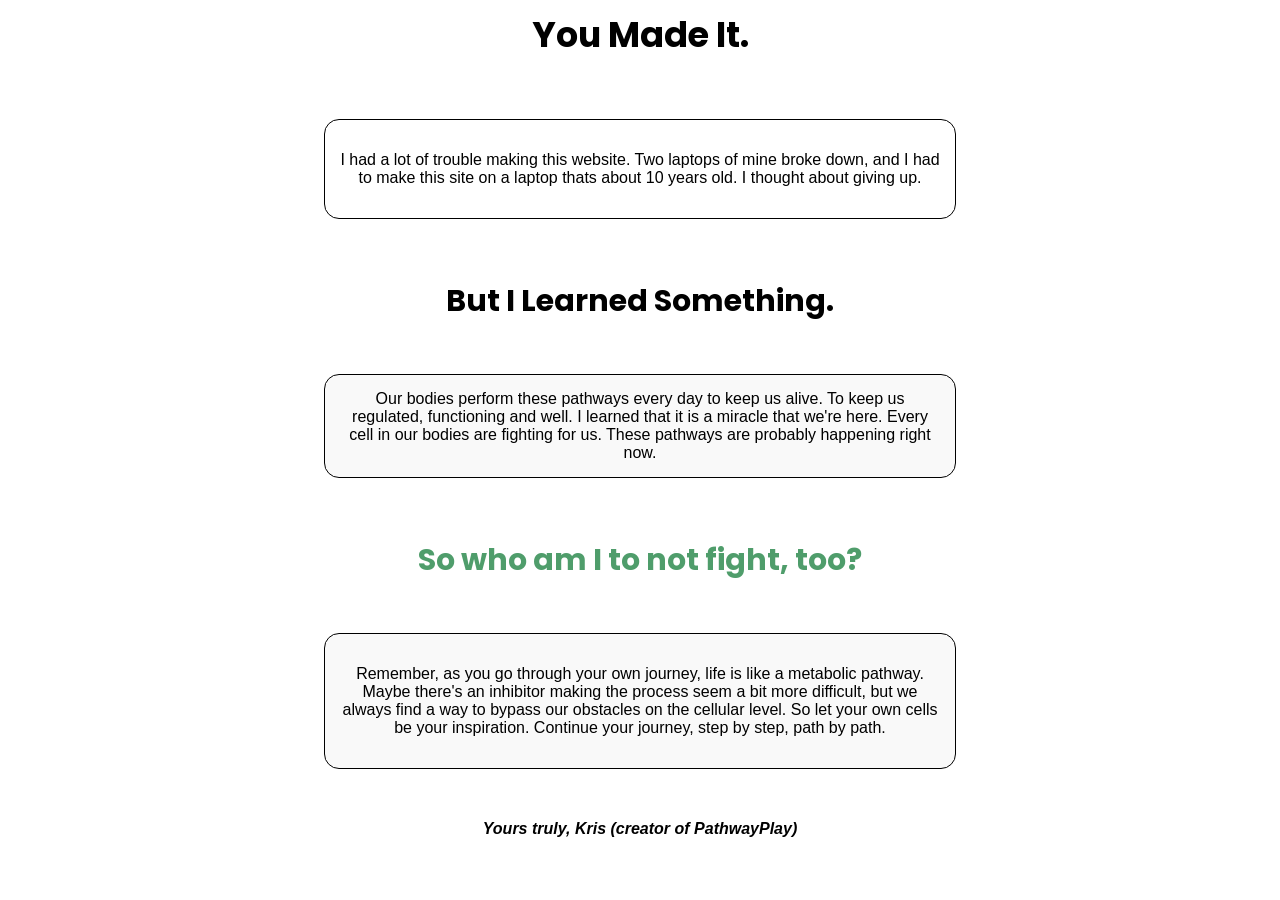
==== endofpathwayplay.html @ 5d878321 "my college study website that i made to pass college CHEM450 -- biochemistry study website outlining" ====
<html>
<head>
        <title>Welcome to Pathway Play</title><head>
  <link rel="stylesheet" href="pathwayplay.css">
  <link href="https://fonts.googleapis.com/css2?family=Poppins:wght@300;400;600&display=swap" rel="stylesheet">
</head>
        <body>
  
                
    <div class="content">
      <h1 class="fade-in"> <span style="color:black;">You Made It.</h1>

        </div>
            <br/>
                
        <div class="bordered-box">

            <p>I had a lot of trouble making this website. Two laptops of mine broke down, and I had to make this site on a laptop thats about 10 years old. I thought about giving up.</p>
            </div>

            <br/>
            
      <h2 style="color:black;"> But I Learned Something.</h2>
            <br/>
      <p class="info-box">
        Our bodies perform these pathways every day to keep us alive. To keep us regulated, functioning and well. I learned that it is a miracle that we're here. Every cell in our bodies are fighting for us. These pathways are probably happening right now.
      </p>
            <br/>

            <h2>So who am I to not fight, too?</h2>
            <br/>
                <div class="info-box">

                <p>Remember, as you go through your own journey, life is like a metabolic pathway. Maybe there's an inhibitor making the process seem a bit more difficult, but we always find a way to bypass our obstacles on the cellular level. So let your own cells be your inspiration. Continue your journey, step by step, path by path.</p>
  </div>  
            <br/>

            <p><b><i>Yours truly, Kris (creator of PathwayPlay)</i></b></p>
        </body>
</html>
---- pathwayplay.css ----
body {
  font-family: 'Poppins', sans-serif;
  color: black;
    background-color: white;
    }
  
}


.content {
  text-align: center;
  margin-top: 20px;
}


@keyframes fade-in {
  from {
    opacity: 0;
  }
  to {
    opacity: 1;
  }
}


hr {width: 1000px;
    height: 1px;
    background-color:#244d3d;
    animation: fade-in 2s ease-in;
    opacity: 1;
    }
        
img {width: 920px;
     height: 340px; 
     margin-top: 50px;
     margin-bottom: 0px;
     margin-left: auto;
     margin-right: auto;
     animation: fade-in 2s ease-in;
    opacity: 1;
    }


h1 {
  font-size: 35px;
    text-align: center;
  color: #244d3d;
  animation: fade-in 2s ease-in;
  opacity: 1;
}

h2 {
  font-size: 30px;
    text-align: center;
    color: #4f9d6b; 
  margin-bottom: 15px;
  animation: fade-in 2s ease-in;
  opacity: 1; 
}

h2:hover {
          cursor: help;}

p {font-family: arial; text-align: center;
   }

.bordered-box {
  border: 1px solid black;
  border-radius: 15px;
 padding: 15px;
  margin: 10px auto;
  width: 80%;
  max-width: 600px;    
 background-color: white;
transition: transform 0.3s ease-in-out, box-shadow 0.3s ease-in-out;
    }

.bordered-box:hover {
    transform: scale(1.05);
    box-shadow: 0 4px 20px #4f9d6b;
    }

.info-box {
  background: #f9f9f9;
  border-radius: 15px;
    border:1px solid black;
  padding: 15px;
  margin: 10px auto;
  width: 80%;
  max-width: 600px;
  transition: transform 0.3s ease-in-out, box-shadow 0.3s ease-in-out;
}

.info-box:hover {
  transform: scale(1.05);
  box-shadow: 0 4px 20px #244d3d; 
}
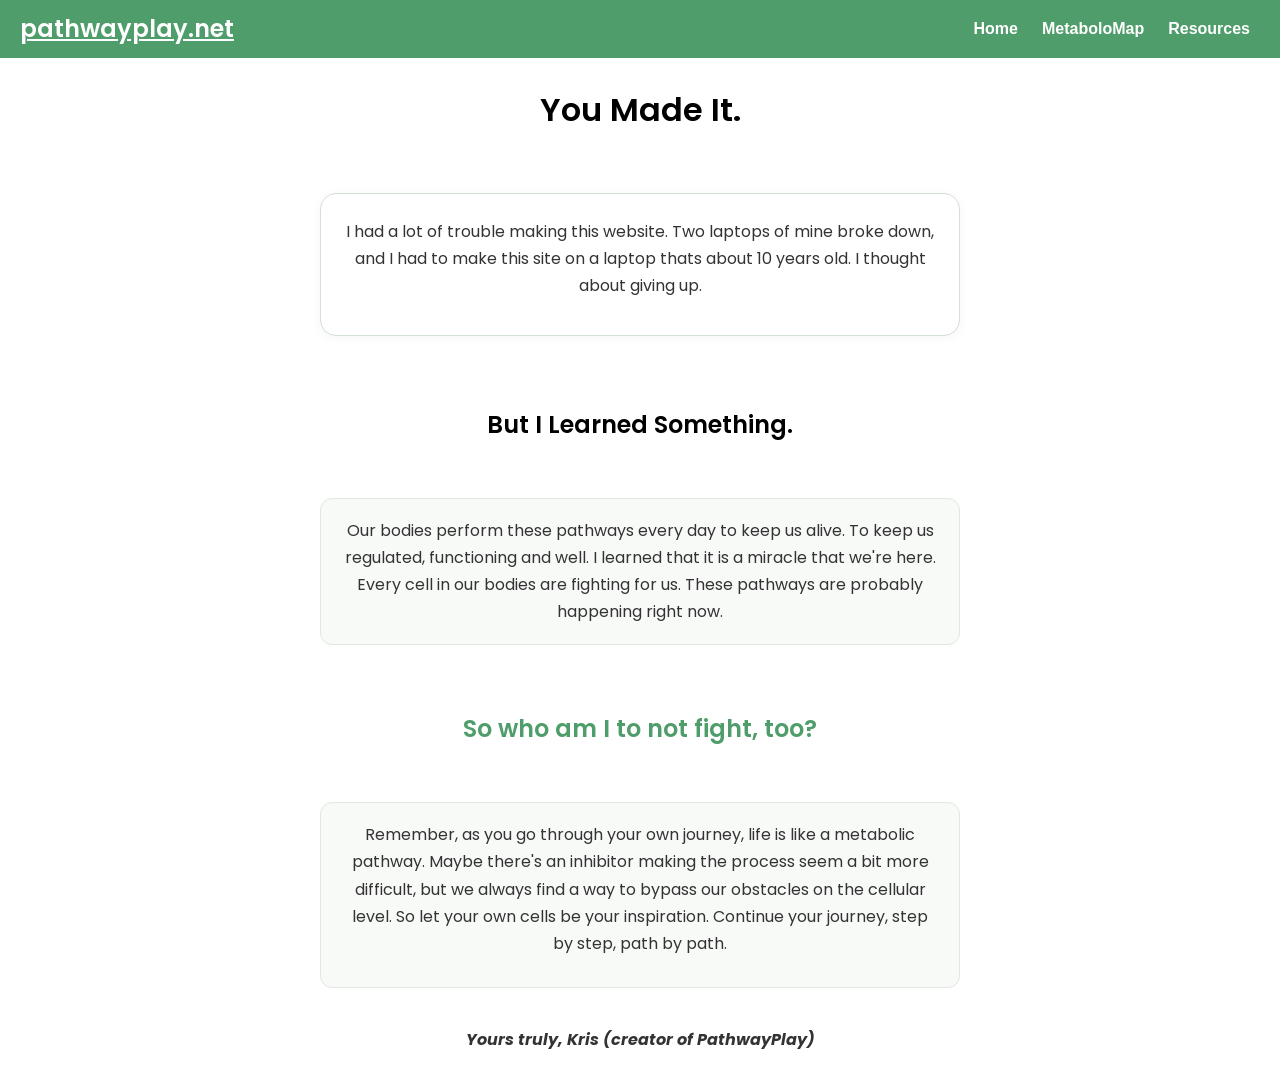
==== commit 5befc738: ":shipit: my cool site mwahahaha!" ====
--- a/endofpathwayplay.html
+++ b/endofpathwayplay.html
@@ -1,40 +1,77 @@
-<html>
+<!DOCTYPE html>
+<html lang="en">
 <head>
-        <title>Welcome to Pathway Play</title><head>
+  <meta charset="UTF-8">
+  <title>Thank You - PathwayPlay</title>
   <link rel="stylesheet" href="pathwayplay.css">
   <link href="https://fonts.googleapis.com/css2?family=Poppins:wght@300;400;600&display=swap" rel="stylesheet">
+  <style>
+    body { margin: 0; padding-top: 60px; }
+    .navbar {
+      background-color: #4f9d6b;
+      padding: 10px 20px;
+      display: flex;
+      justify-content: space-between;
+      align-items: center;
+      position: fixed;
+      top: 0;
+      width: 100%;
+      z-index: 1000;
+      box-sizing: border-box;
+    }
+    .navbar h1 {
+      font-size: 1.5rem;
+      margin: 0;
+      font-family: 'Poppins';
+      color: white;
+    }
+    .navbar nav a {
+      color: white;
+      text-decoration: none;
+      margin: 0 10px;
+      font-weight: bold;
+      font-family: arial;
+    }
+    .navbar nav a:hover { text-decoration: underline; }
+    .in-iframe .navbar { display: none; }
+    .in-iframe body { padding-top: 0; }
+  </style>
 </head>
-        <body>
-  
-                
-    <div class="content">
-      <h1 class="fade-in"> <span style="color:black;">You Made It.</h1>
+<body>
+  <script>if (window.top !== window.self) document.documentElement.classList.add('in-iframe');</script>
+  <div class="navbar">
+    <h1><u>pathwayplay.net</u></h1>
+    <nav>
+      <a href="index.html">Home</a>
+      <a href="metabolomap.html">MetaboloMap</a>
+      <a href="resources.html">Resources</a>
+    </nav>
+  </div>
 
-        </div>
-            <br/>
-                
-        <div class="bordered-box">
+  <div class="content">
+    <h1 class="fade-in"> <span style="color:black;">You Made It.</span></h1>
+  </div>
+  <br/>
 
-            <p>I had a lot of trouble making this website. Two laptops of mine broke down, and I had to make this site on a laptop thats about 10 years old. I thought about giving up.</p>
-            </div>
+  <div class="bordered-box">
+    <p>I had a lot of trouble making this website. Two laptops of mine broke down, and I had to make this site on a laptop thats about 10 years old. I thought about giving up.</p>
+  </div>
+  <br/>
 
-            <br/>
-            
-      <h2 style="color:black;"> But I Learned Something.</h2>
-            <br/>
-      <p class="info-box">
-        Our bodies perform these pathways every day to keep us alive. To keep us regulated, functioning and well. I learned that it is a miracle that we're here. Every cell in our bodies are fighting for us. These pathways are probably happening right now.
-      </p>
-            <br/>
+  <h2 style="color:black;"> But I Learned Something.</h2>
+  <br/>
+  <p class="info-box">
+    Our bodies perform these pathways every day to keep us alive. To keep us regulated, functioning and well. I learned that it is a miracle that we're here. Every cell in our bodies are fighting for us. These pathways are probably happening right now.
+  </p>
+  <br/>
 
-            <h2>So who am I to not fight, too?</h2>
-            <br/>
-                <div class="info-box">
+  <h2>So who am I to not fight, too?</h2>
+  <br/>
+  <div class="info-box">
+    <p>Remember, as you go through your own journey, life is like a metabolic pathway. Maybe there's an inhibitor making the process seem a bit more difficult, but we always find a way to bypass our obstacles on the cellular level. So let your own cells be your inspiration. Continue your journey, step by step, path by path.</p>
+  </div>
+  <br/>
 
-                <p>Remember, as you go through your own journey, life is like a metabolic pathway. Maybe there's an inhibitor making the process seem a bit more difficult, but we always find a way to bypass our obstacles on the cellular level. So let your own cells be your inspiration. Continue your journey, step by step, path by path.</p>
-  </div>  
-            <br/>
-
-            <p><b><i>Yours truly, Kris (creator of PathwayPlay)</i></b></p>
-        </body>
+  <p><b><i>Yours truly, Kris (creator of PathwayPlay)</i></b></p>
+</body>
 </html>
--- a/pathwayplay.css
+++ b/pathwayplay.css
@@ -1,98 +1,114 @@
+* { margin: 0; padding: 0; box-sizing: border-box; }
 
 body {
   font-family: 'Poppins', sans-serif;
-  color: black;
-    background-color: white;
-    }
-  
+  color: #333;
+  background: white;
+  line-height: 1.6;
 }
-
 
 .content {
   text-align: center;
   margin-top: 20px;
 }
 
-
 @keyframes fade-in {
-  from {
-    opacity: 0;
-  }
-  to {
-    opacity: 1;
-  }
+  from { opacity: 0; transform: translateY(8px); }
+  to { opacity: 1; transform: translateY(0); }
 }
 
+@keyframes slide-up {
+  from { opacity: 0; transform: translateY(20px); }
+  to { opacity: 1; transform: translateY(0); }
+}
 
-hr {width: 1000px;
-    height: 1px;
-    background-color:#244d3d;
-    animation: fade-in 2s ease-in;
-    opacity: 1;
-    }
-        
-img {width: 920px;
-     height: 340px; 
-     margin-top: 50px;
-     margin-bottom: 0px;
-     margin-left: auto;
-     margin-right: auto;
-     animation: fade-in 2s ease-in;
-    opacity: 1;
-    }
+hr {
+  width: 80%;
+  max-width: 900px;
+  height: 2px;
+  background: linear-gradient(90deg, transparent, #244d3d, transparent);
+  border: none;
+  margin: 30px auto;
+  animation: fade-in 1s ease-out;
+}
 
+img {
+  max-width: 100%;
+  height: auto;
+  display: block;
+  margin: 20px auto;
+  animation: fade-in 1s ease-out;
+  border-radius: 4px;
+}
 
 h1 {
-  font-size: 35px;
-    text-align: center;
+  font-size: 2rem;
+  text-align: center;
   color: #244d3d;
-  animation: fade-in 2s ease-in;
-  opacity: 1;
+  margin: 24px 0 16px;
+  animation: fade-in 0.8s ease-out;
+  font-weight: 600;
 }
 
 h2 {
-  font-size: 30px;
-    text-align: center;
-    color: #4f9d6b; 
-  margin-bottom: 15px;
-  animation: fade-in 2s ease-in;
-  opacity: 1; 
+  font-size: 1.5rem;
+  text-align: center;
+  color: #4f9d6b;
+  margin: 28px 0 16px;
+  animation: fade-in 0.8s ease-out;
+  font-weight: 600;
 }
 
-h2:hover {
-          cursor: help;}
+h2:hover { cursor: help; }
 
-p {font-family: arial; text-align: center;
-   }
+h3 {
+  font-size: 1.15rem;
+  margin: 20px 0 12px;
+  font-weight: 500;
+}
+
+p {
+  font-family: 'Poppins', 'Arial', sans-serif;
+  text-align: center;
+  line-height: 1.7;
+  margin-bottom: 12px;
+}
 
 .bordered-box {
-  border: 1px solid black;
-  border-radius: 15px;
- padding: 15px;
-  margin: 10px auto;
-  width: 80%;
-  max-width: 600px;    
- background-color: white;
-transition: transform 0.3s ease-in-out, box-shadow 0.3s ease-in-out;
-    }
+  border: 1px solid #d4e0d4;
+  border-radius: 16px;
+  padding: 24px;
+  margin: 16px auto;
+  width: 90%;
+  max-width: 640px;
+  background: white;
+  box-shadow: 0 2px 12px rgba(0,0,0,0.04);
+  transition: transform 0.25s ease, box-shadow 0.25s ease;
+}
 
 .bordered-box:hover {
-    transform: scale(1.05);
-    box-shadow: 0 4px 20px #4f9d6b;
-    }
+  transform: scale(1.02);
+  box-shadow: 0 6px 24px rgba(79, 157, 107, 0.15);
+}
 
 .info-box {
-  background: #f9f9f9;
-  border-radius: 15px;
-    border:1px solid black;
-  padding: 15px;
-  margin: 10px auto;
-  width: 80%;
-  max-width: 600px;
-  transition: transform 0.3s ease-in-out, box-shadow 0.3s ease-in-out;
+  background: #f8faf8;
+  border-radius: 12px;
+  border: 1px solid #e0e8e0;
+  padding: 18px 22px;
+  margin: 12px auto;
+  width: 90%;
+  max-width: 640px;
+  transition: transform 0.25s ease, box-shadow 0.25s ease;
 }
 
 .info-box:hover {
-  transform: scale(1.05);
-  box-shadow: 0 4px 20px #244d3d; 
+  transform: scale(1.02);
+  box-shadow: 0 4px 16px rgba(36, 77, 61, 0.1);
 }
+
+@media (max-width: 768px) {
+  h1 { font-size: 1.5rem; }
+  h2 { font-size: 1.25rem; }
+  .bordered-box, .info-box { width: 95%; padding: 16px; }
+}
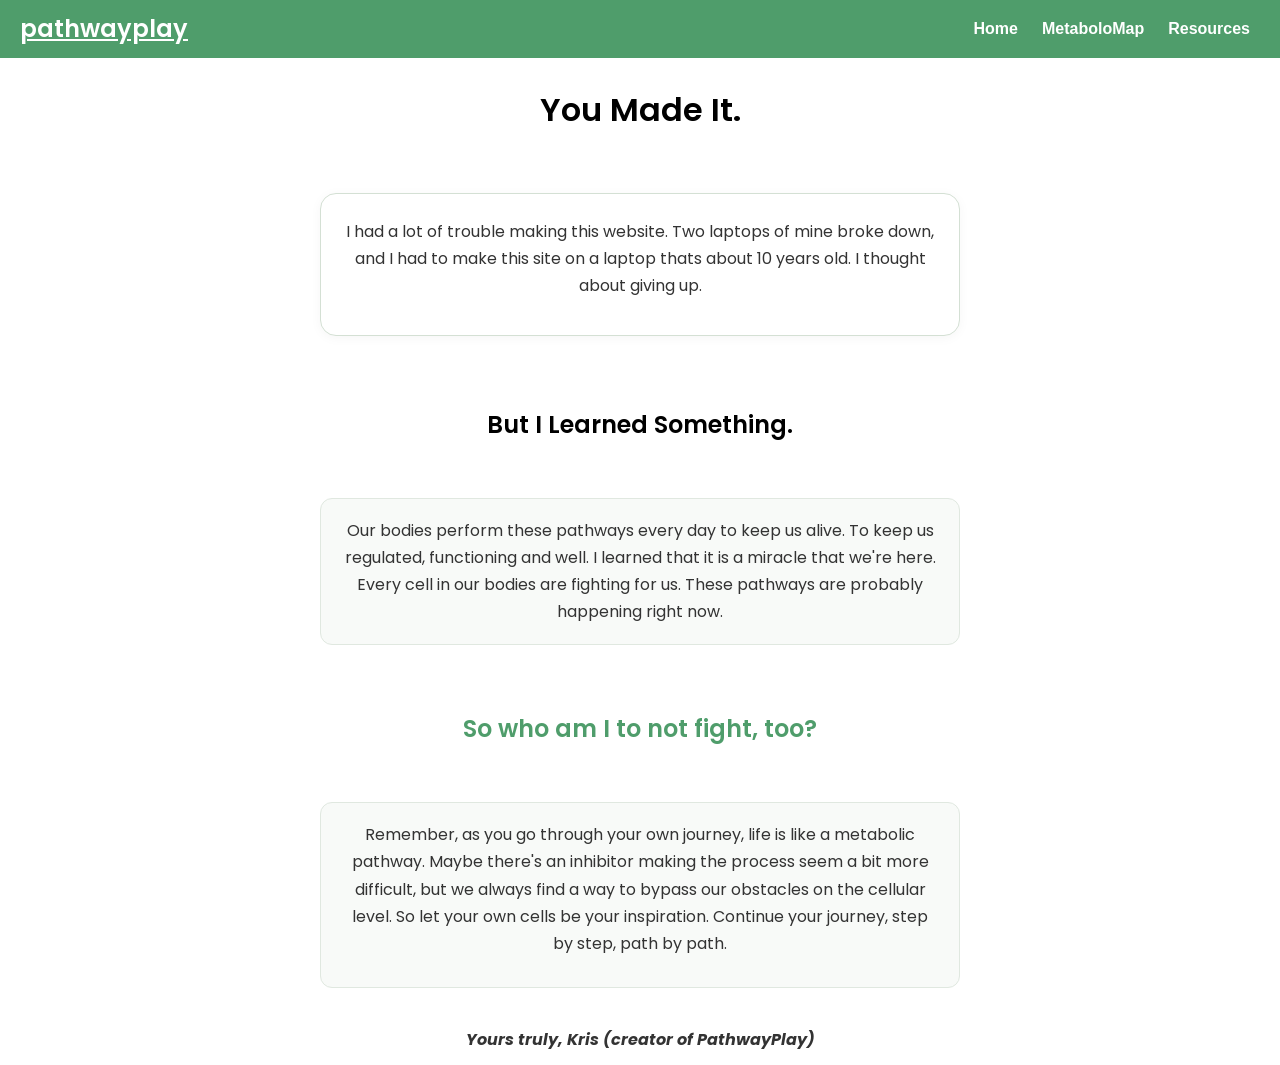
==== commit 0a90651f: ":shipit: fixing some css" ====
--- a/endofpathwayplay.html
+++ b/endofpathwayplay.html
@@ -2,6 +2,8 @@
 <html lang="en">
 <head>
   <meta charset="UTF-8">
+  <meta name="viewport" content="width=device-width, initial-scale=1.0">
+  <meta name="description" content="Thank you for exploring PathwayPlay — a personal message from the creator about perseverance and biochemistry.">
   <title>Thank You - PathwayPlay</title>
   <link rel="stylesheet" href="pathwayplay.css">
   <link href="https://fonts.googleapis.com/css2?family=Poppins:wght@300;400;600&display=swap" rel="stylesheet">
@@ -40,7 +42,7 @@
 <body>
   <script>if (window.top !== window.self) document.documentElement.classList.add('in-iframe');</script>
   <div class="navbar">
-    <h1><u>pathwayplay.net</u></h1>
+    <h1><u>pathwayplay</u></h1>
     <nav>
       <a href="index.html">Home</a>
       <a href="metabolomap.html">MetaboloMap</a>
--- a/pathwayplay.css
+++ b/pathwayplay.css
@@ -23,7 +23,7 @@
 }
 
 hr {
-  width: 80%;
+  width: 90%;
   max-width: 900px;
   height: 2px;
   background: linear-gradient(90deg, transparent, #244d3d, transparent);
@@ -39,6 +39,12 @@
   margin: 20px auto;
   animation: fade-in 1s ease-out;
   border-radius: 4px;
+}
+
+.img-responsive {
+  max-width: 100%;
+  height: auto;
+  width: auto;
 }
 
 h1 {
@@ -107,8 +113,118 @@
   box-shadow: 0 4px 16px rgba(36, 77, 61, 0.1);
 }
 
+.table-scroll-wrapper {
+  overflow-x: auto;
+  -webkit-overflow-scrolling: touch;
+  margin: 16px 0;
+  position: relative;
+}
+
+.pathway-body {
+  padding: 0 20px;
+}
+
+/* ── Responsive tables ── */
 @media (max-width: 768px) {
   h1 { font-size: 1.5rem; }
   h2 { font-size: 1.25rem; }
   .bordered-box, .info-box { width: 95%; padding: 16px; }
-}
+
+  table { display: block; width: 100% !important; overflow-x: auto; -webkit-overflow-scrolling: touch; font-size: 0.85rem; }
+  td, th { padding: 8px 10px !important; }
+
+  img { max-width: 100% !important; height: auto !important; }
+  img[width] { width: 100% !important; height: auto !important; }
+
+  body { padding: 0 8px; }
+  .content { margin-top: 12px; }
+
+  .bordered-box:hover, .info-box:hover, .keyconcepts:hover {
+    transform: none;
+  }
+  .button-link {
+    display: block;
+    width: 90%;
+    max-width: 360px;
+    margin: 8px auto;
+    padding: 14px 20px;
+    font-size: 0.95rem;
+    border-radius: 10px;
+  }
+}
+
+@media (max-width: 480px) {
+  .pathway-body { padding: 0 12px; }
+  h1 { font-size: 1.25rem; }
+  h2 { font-size: 1.1rem; }
+  h3 { font-size: 1rem; }
+  .bordered-box, .info-box { width: 100%; padding: 12px; border-radius: 12px; margin: 12px auto; }
+  p { font-size: 0.9rem; }
+  hr { width: 90%; margin: 20px auto; }
+  .content { margin-top: 8px; }
+}
+
+/* ── Touch-friendly toggle buttons ── */
+button, .toggle-btn, summary {
+  min-height: 44px;
+  min-width: 44px;
+  cursor: pointer;
+}
+
+.toggle-button {
+  background: #f0f7f0;
+  border: 2px solid #4f9d6b;
+  border-radius: 10px;
+  padding: 14px 24px;
+  font-size: 0.95rem;
+  font-family: 'Poppins', sans-serif;
+  font-weight: 600;
+  color: #244d3d;
+  display: block;
+  margin: 16px auto;
+  max-width: 400px;
+  text-align: center;
+  cursor: pointer;
+  transition: background 0.2s, transform 0.15s;
+  -webkit-tap-highlight-color: transparent;
+}
+
+.toggle-button:hover {
+  background: #e0f0e0;
+  transform: scale(1.02);
+}
+
+.toggle-button:active {
+  transform: scale(0.98);
+  background: #d0e8d0;
+}
+
+/* ── Back to top ── */
+.back-to-top {
+  display: block;
+  text-align: center;
+  margin: 24px auto;
+  padding: 12px 28px;
+  background: #244d3d;
+  color: white;
+  border-radius: 24px;
+  text-decoration: none;
+  font-weight: 600;
+  font-family: 'Poppins', sans-serif;
+  font-size: 0.9rem;
+  max-width: 200px;
+  transition: background 0.2s, transform 0.15s;
+  -webkit-tap-highlight-color: transparent;
+}
+
+.back-to-top:hover {
+  background: #1a3a2d;
+  transform: scale(1.04);
+}
+
+.back-to-top:active {
+  transform: scale(0.97);
+}
+
+/* ── Smooth scrolling ── */
+html { scroll-behavior: smooth; }
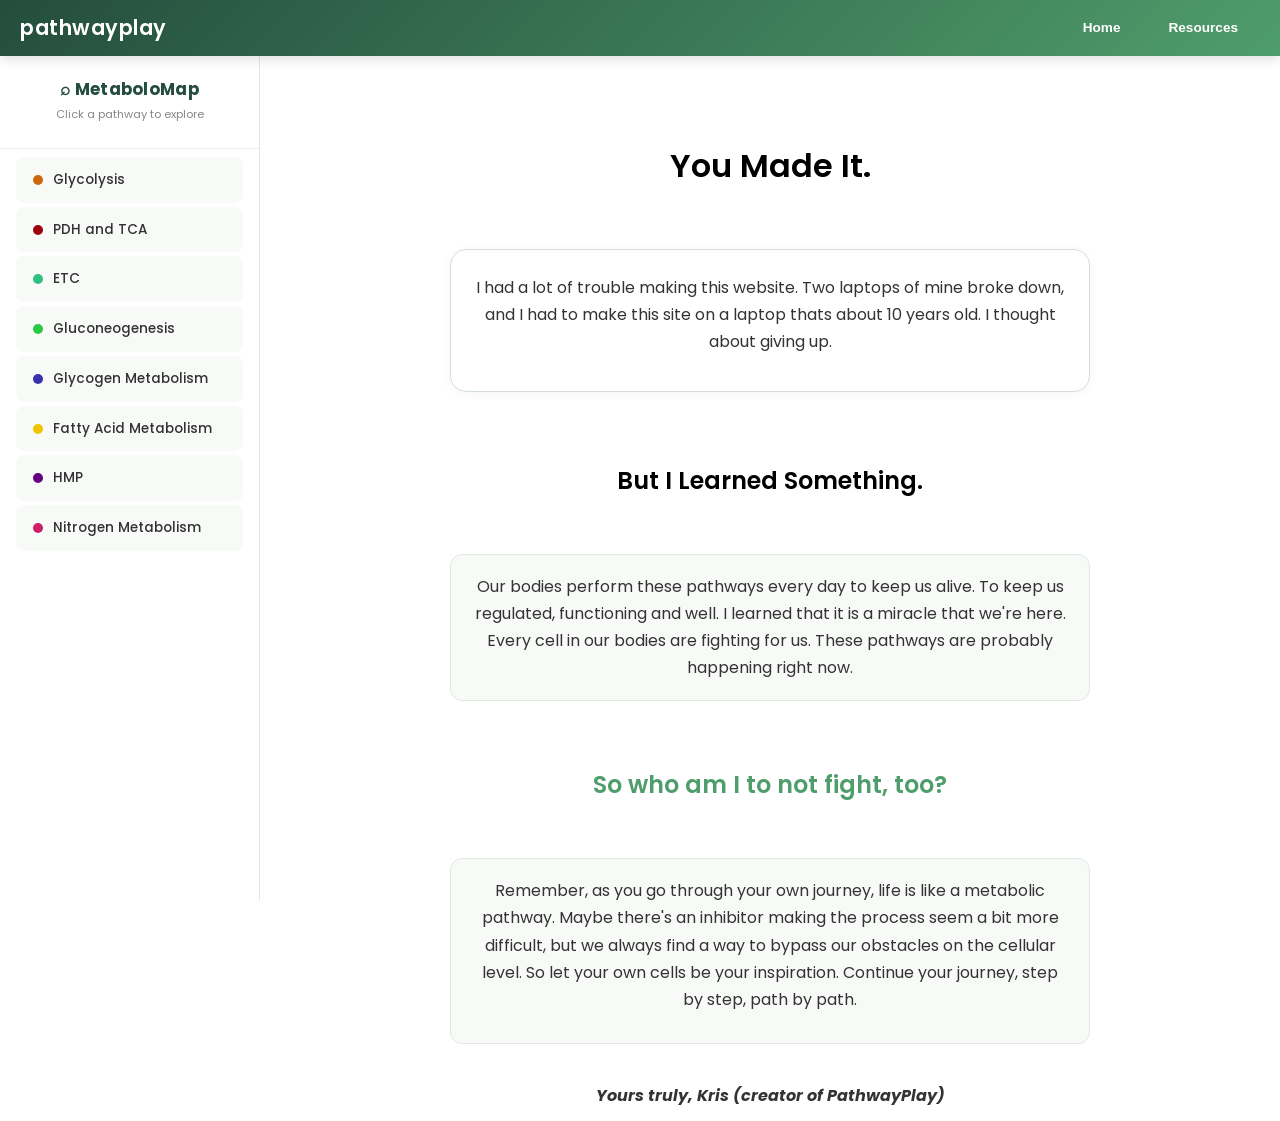
==== commit 24d07e3b: ":shipit: fixing iframes and other layouts" ====
--- a/endofpathwayplay.html
+++ b/endofpathwayplay.html
@@ -40,15 +40,44 @@
   </style>
 </head>
 <body>
-  <script>if (window.top !== window.self) document.documentElement.classList.add('in-iframe');</script>
   <div class="navbar">
-    <h1><u>pathwayplay</u></h1>
+    <div class="navbar-left">
+      <button class="hamburger" id="hamburger" aria-label="Toggle navigation menu">
+        <span></span>
+        <span></span>
+        <span></span>
+      </button>
+      <a href="index.html" class="brand"><u>pathwayplay</u></a>
+    </div>
     <nav>
       <a href="index.html">Home</a>
-      <a href="metabolomap.html">MetaboloMap</a>
       <a href="resources.html">Resources</a>
     </nav>
   </div>
+  <div class="sidebar-overlay" id="sidebarOverlay"></div>
+  <div class="layout">
+    <div class="sidebar" id="sidebar">
+      <div class="sidebar-menu">
+        <div class="menu-header">
+          <h2>⌕ MetaboloMap</h2>
+          <p>Click a pathway to explore</p>
+        </div>
+        <nav>
+          <ul>
+            <li><a href="glycolysis.html"><span class="dot"></span>Glycolysis</a></li>
+            <li><a href="pdh_tca.html"><span class="dot"></span>PDH and TCA</a></li>
+            <li><a href="etc.html"><span class="dot"></span>ETC</a></li>
+            <li><a href="gluconeogenesis.html"><span class="dot"></span>Gluconeogenesis</a></li>
+            <li><a href="glycogen.html"><span class="dot"></span>Glycogen Metabolism</a></li>
+            <li><a href="fatty_acid.html"><span class="dot"></span>Fatty Acid Metabolism</a></li>
+            <li><a href="hmp.html"><span class="dot"></span>HMP</a></li>
+            <li><a href="nitrogen_metabolism.html"><span class="dot"></span>Nitrogen Metabolism</a></li>
+          </ul>
+        </nav>
+      </div>
+    </div>
+    <div class="main-content">
+
 
   <div class="content">
     <h1 class="fade-in"> <span style="color:black;">You Made It.</span></h1>
@@ -75,5 +104,26 @@
   <br/>
 
   <p><b><i>Yours truly, Kris (creator of PathwayPlay)</i></b></p>
+    </div>
+  </div>
+  <script>
+    const hamburger = document.getElementById('hamburger');
+    const sidebar = document.getElementById('sidebar');
+    const overlay = document.getElementById('sidebarOverlay');
+    function toggleMenu() {
+      hamburger.classList.toggle('active');
+      sidebar.classList.toggle('open');
+      overlay.classList.toggle('open');
+      document.body.style.overflow = sidebar.classList.contains('open') ? 'hidden' : '';
+    }
+    function closeMenu() {
+      hamburger.classList.remove('active');
+      sidebar.classList.remove('open');
+      overlay.classList.remove('open');
+      document.body.style.overflow = '';
+    }
+    if(hamburger) hamburger.addEventListener('click', toggleMenu);
+    if(overlay) overlay.addEventListener('click', closeMenu);
+  </script>
 </body>
 </html>
--- a/pathwayplay.css
+++ b/pathwayplay.css
@@ -228,3 +228,229 @@
 
 /* ── Smooth scrolling ── */
 html { scroll-behavior: smooth; }
+
+/* ── Navbar ── */
+.navbar {
+  background: linear-gradient(135deg, #244d3d, #4f9d6b);
+  padding: 0 16px;
+  display: flex;
+  justify-content: space-between;
+  align-items: center;
+  position: fixed;
+  top: 0;
+  left: 0;
+  width: 100%;
+  height: 56px;
+  z-index: 1000;
+  box-shadow: 0 2px 12px rgba(0,0,0,0.15);
+}
+
+.navbar-left { display: flex; align-items: center; gap: 12px; }
+
+.navbar .brand {
+  font-size: 1.3rem;
+  font-weight: 600;
+  color: white;
+  text-decoration: none;
+  letter-spacing: 0.5px;
+}
+
+.navbar .brand u { text-decoration: none; }
+
+.navbar nav { display: flex; gap: 4px; }
+
+.navbar nav a {
+  color: rgba(255,255,255,0.9);
+  text-decoration: none;
+  padding: 8px 12px;
+  border-radius: 6px;
+  font-weight: 500;
+  font-size: 0.85rem;
+  transition: background 0.2s, color 0.2s;
+  white-space: nowrap;
+}
+
+.navbar nav a:hover {
+  background: rgba(255,255,255,0.15);
+  color: white;
+}
+
+/* ── Hamburger ── */
+.hamburger {
+  display: none;
+  background: none;
+  border: none;
+  cursor: pointer;
+  padding: 8px 4px;
+  flex-direction: column;
+  gap: 5px;
+  outline: none;
+}
+
+.hamburger span {
+  display: block;
+  width: 24px;
+  height: 2.5px;
+  background: white;
+  border-radius: 2px;
+  transition: transform 0.3s ease, opacity 0.3s ease;
+  transform-origin: center;
+}
+
+.hamburger.active span:nth-child(1) {
+  transform: translateY(7.5px) rotate(45deg);
+}
+
+.hamburger.active span:nth-child(2) {
+  opacity: 0;
+}
+
+.hamburger.active span:nth-child(3) {
+  transform: translateY(-7.5px) rotate(-45deg);
+}
+
+/* ── Layout ── */
+.layout {
+  display: flex;
+  min-height: 100vh;
+  padding-top: 56px;
+}
+
+/* ── Sidebar / Drawer ── */
+.sidebar {
+  width: 260px;
+  min-width: 260px;
+  background: white;
+  border-right: 1px solid #e0e6e0;
+  padding: 16px 0;
+  position: fixed;
+  top: 56px;
+  left: 0;
+  bottom: 0;
+  overflow-y: auto;
+  z-index: 100;
+}
+
+/* ── Overlay ── */
+.sidebar-overlay {
+  display: none;
+  position: fixed;
+  inset: 0;
+  background: rgba(0,0,0,0.5);
+  z-index: 99;
+  opacity: 0;
+  transition: opacity 0.3s ease;
+}
+
+.sidebar-overlay.open {
+  display: block;
+  opacity: 1;
+}
+
+/* ── Main Content ── */
+.main-content {
+  flex: 1;
+  margin-left: 260px;
+  padding: 0;
+  background: white;
+  min-height: calc(100vh - 56px);
+}
+
+/* ── Sidebar Menu Styles ── */
+.sidebar-menu { padding: 0; }
+.sidebar-menu .menu-header {
+  text-align: center;
+  padding: 4px 0 12px;
+  border-bottom: 1px solid #e8eee8;
+  margin-bottom: 8px;
+}
+.sidebar-menu .menu-header h2 {
+  font-size: 1.05rem;
+  font-weight: 700;
+  color: #244d3d;
+  margin: 0;
+  letter-spacing: 0.3px;
+}
+.sidebar-menu .menu-header p {
+  font-size: 0.7rem;
+  color: #888;
+  margin-top: 2px;
+  font-weight: 400;
+}
+.sidebar-menu nav ul { list-style: none; }
+.sidebar-menu nav ul li { margin-bottom: 4px; padding: 0 16px; }
+.sidebar-menu nav ul li a {
+  text-decoration: none;
+  color: #333;
+  display: flex;
+  align-items: center;
+  gap: 10px;
+  padding: 12px 14px;
+  border-radius: 8px;
+  font-weight: 500;
+  font-size: 0.85rem;
+  transition: all 0.15s ease;
+  background: #f8faf8;
+  border-left: 3px solid transparent;
+  -webkit-tap-highlight-color: transparent;
+  -webkit-touch-callout: none;
+  user-select: none;
+}
+.sidebar-menu nav ul li a:active {
+  background: #e8f0e8;
+  transform: scale(0.98);
+}
+.sidebar-menu nav ul li a .dot {
+  width: 10px;
+  height: 10px;
+  border-radius: 50%;
+  flex-shrink: 0;
+}
+.sidebar-menu nav ul li a:hover {
+  background: #edf5ed;
+  transform: translateX(2px);
+}
+.sidebar-menu nav ul li:nth-child(1) a .dot { background: #CB670F; }
+.sidebar-menu nav ul li:nth-child(2) a .dot { background: #9e000b; }
+.sidebar-menu nav ul li:nth-child(3) a .dot { background: #32bf82; }
+.sidebar-menu nav ul li:nth-child(4) a .dot { background: #2ac942; }
+.sidebar-menu nav ul li:nth-child(5) a .dot { background: #3a32ad; }
+.sidebar-menu nav ul li:nth-child(6) a .dot { background: #f0c402; }
+.sidebar-menu nav ul li:nth-child(7) a .dot { background: #620080; }
+.sidebar-menu nav ul li:nth-child(8) a .dot { background: #cc1f67; }
+
+.sidebar-menu nav ul li:nth-child(1) a:hover { border-left-color: #CB670F; }
+.sidebar-menu nav ul li:nth-child(2) a:hover { border-left-color: #9e000b; }
+.sidebar-menu nav ul li:nth-child(3) a:hover { border-left-color: #32bf82; }
+.sidebar-menu nav ul li:nth-child(4) a:hover { border-left-color: #2ac942; }
+.sidebar-menu nav ul li:nth-child(5) a:hover { border-left-color: #3a32ad; }
+.sidebar-menu nav ul li:nth-child(6) a:hover { border-left-color: #f0c402; }
+.sidebar-menu nav ul li:nth-child(7) a:hover { border-left-color: #620080; }
+.sidebar-menu nav ul li:nth-child(8) a:hover { border-left-color: #cc1f67; }
+
+/* ── Tablet (≤ 768px) ── */
+@media (max-width: 768px) {
+  .hamburger { display: flex; }
+  .sidebar {
+    width: 280px;
+    min-width: 280px;
+    transform: translateX(-100%);
+    transition: transform 0.3s ease;
+    z-index: 100;
+    border-right: none;
+    box-shadow: 2px 0 16px rgba(0,0,0,0.15);
+  }
+  .sidebar.open { transform: translateX(0); }
+  .main-content { margin-left: 0; }
+  .sidebar-menu .menu-header { padding-top: 0; }
+  .sidebar-menu .menu-header h2 { font-size: 0.95rem; }
+  .sidebar-menu nav ul li a { padding: 14px 14px; font-size: 0.9rem; }
+}
+
+/* ── Small Mobile (≤ 480px) ── */
+@media (max-width: 480px) {
+  .navbar { padding: 0 12px; }
+  .navbar .brand { font-size: 1.1rem; }
+  .navbar nav a { padding: 6px 10px; font-size: 0.78rem; }
+  .sidebar { width: 100%; min-width: 0; max-width: 320px; }
+}
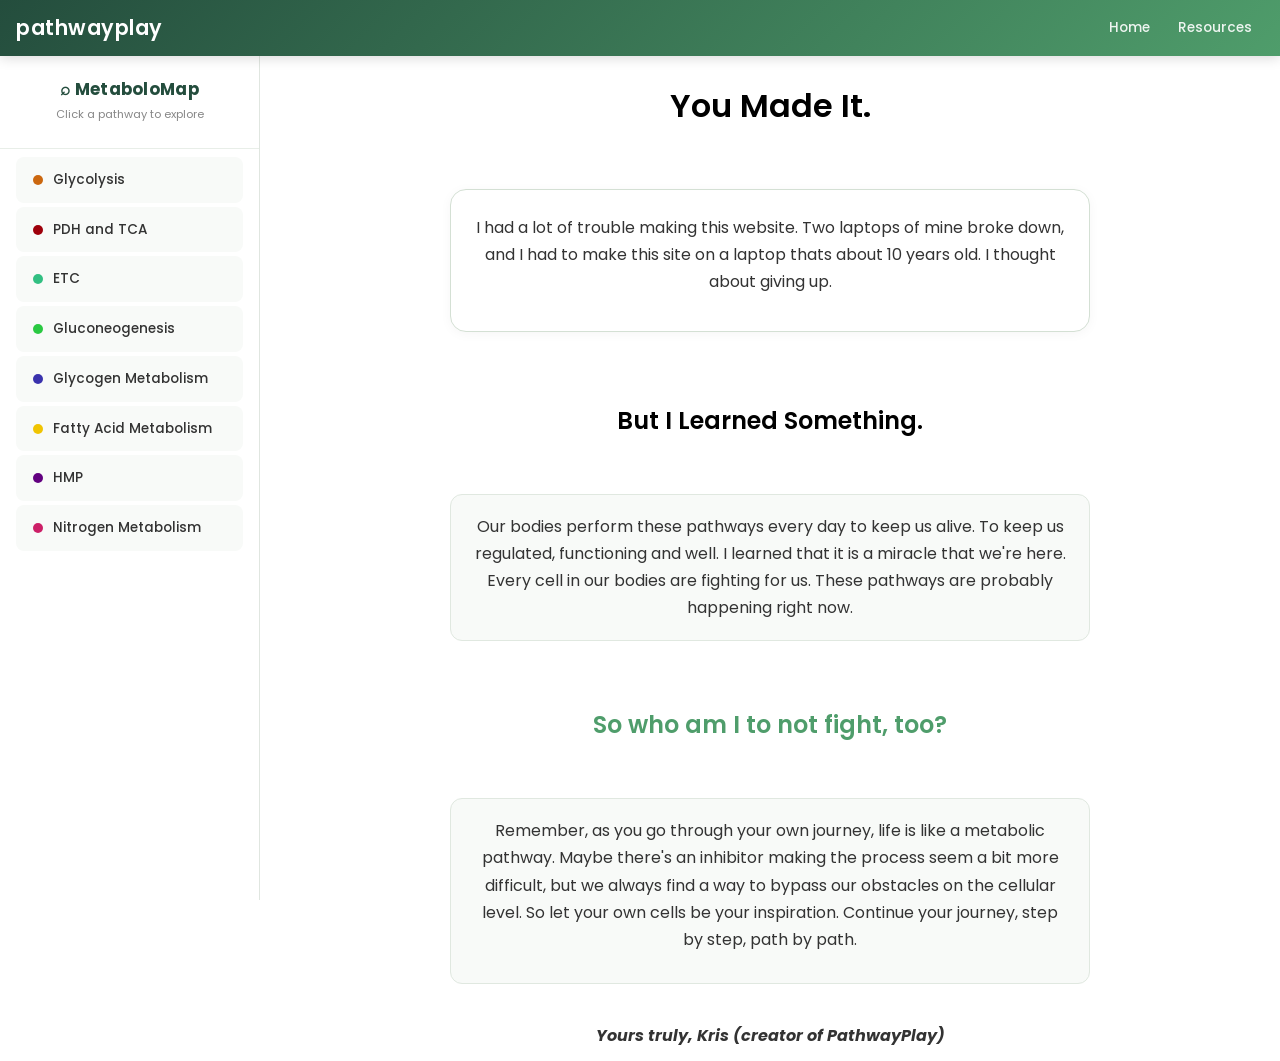
==== commit d53326fe: ":shipit: cool commit msg regarding css (again)" ====
--- a/endofpathwayplay.html
+++ b/endofpathwayplay.html
@@ -7,37 +7,7 @@
   <title>Thank You - PathwayPlay</title>
   <link rel="stylesheet" href="pathwayplay.css">
   <link href="https://fonts.googleapis.com/css2?family=Poppins:wght@300;400;600&display=swap" rel="stylesheet">
-  <style>
-    body { margin: 0; padding-top: 60px; }
-    .navbar {
-      background-color: #4f9d6b;
-      padding: 10px 20px;
-      display: flex;
-      justify-content: space-between;
-      align-items: center;
-      position: fixed;
-      top: 0;
-      width: 100%;
-      z-index: 1000;
-      box-sizing: border-box;
-    }
-    .navbar h1 {
-      font-size: 1.5rem;
-      margin: 0;
-      font-family: 'Poppins';
-      color: white;
-    }
-    .navbar nav a {
-      color: white;
-      text-decoration: none;
-      margin: 0 10px;
-      font-weight: bold;
-      font-family: arial;
-    }
-    .navbar nav a:hover { text-decoration: underline; }
-    .in-iframe .navbar { display: none; }
-    .in-iframe body { padding-top: 0; }
-  </style>
+  
 </head>
 <body>
   <div class="navbar">
--- a/pathwayplay.css
+++ b/pathwayplay.css
@@ -1,10 +1,28 @@
 * { margin: 0; padding: 0; box-sizing: border-box; }
+
+/* ── Scrollbars ── */
+::-webkit-scrollbar {
+  width: 8px;
+  height: 8px;
+}
+::-webkit-scrollbar-track {
+  background: #f1f1f1;
+}
+::-webkit-scrollbar-thumb {
+  background: #b0c4b0;
+  border-radius: 4px;
+}
+::-webkit-scrollbar-thumb:hover {
+  background: #4f9d6b;
+}
 
 body {
   font-family: 'Poppins', sans-serif;
   color: #333;
   background: white;
   line-height: 1.6;
+  overflow-wrap: break-word;
+  word-wrap: break-word;
 }
 
 .content {
@@ -113,6 +131,61 @@
   box-shadow: 0 4px 16px rgba(36, 77, 61, 0.1);
 }
 
+.form-div {
+  border: 1px solid #d4e0d4;
+  border-radius: 16px;
+  padding: 24px;
+  margin: 16px auto;
+  width: 90%;
+  max-width: 640px;
+  background: white;
+  box-shadow: 0 2px 12px rgba(0,0,0,0.04);
+}
+.form-div form {
+  display: flex;
+  flex-direction: column;
+  gap: 16px;
+  margin-top: 20px;
+}
+.form-div label {
+  font-weight: 600;
+  color: #244d3d;
+  text-align: left;
+}
+.form-div input, .form-div textarea {
+  width: 100%;
+  border: 1px solid #ccc;
+  border-radius: 8px;
+  padding: 12px;
+  font-size: 1rem;
+  font-family: 'Poppins', sans-serif;
+  transition: border-color 0.2s;
+}
+.form-div input:focus, .form-div textarea:focus {
+  outline: none;
+  border-color: #4f9d6b;
+  box-shadow: 0 0 0 2px rgba(79, 157, 107, 0.2);
+}
+.form-div button {
+  background-color: #244d3d;
+  color: white;
+  border: none;
+  border-radius: 8px;
+  padding: 12px;
+  font-family: 'Poppins', sans-serif;
+  font-weight: 600;
+  font-size: 1rem;
+  cursor: pointer;
+  transition: background-color 0.2s, transform 0.15s;
+}
+.form-div button:hover {
+  background-color: #1a3a2d;
+  transform: scale(1.02);
+}
+.form-div button:active {
+  transform: scale(0.98);
+}
+
 .table-scroll-wrapper {
   overflow-x: auto;
   -webkit-overflow-scrolling: touch;
@@ -140,7 +213,8 @@
   .content { margin-top: 12px; }
 
   .bordered-box:hover, .info-box:hover, .keyconcepts:hover {
-    transform: none;
+    transform: none !important;
+    box-shadow: 0 2px 12px rgba(0,0,0,0.04) !important;
   }
   .button-link {
     display: block;
@@ -350,6 +424,7 @@
 /* ── Main Content ── */
 .main-content {
   flex: 1;
+  min-width: 0;
   margin-left: 260px;
   padding: 0;
   background: white;
